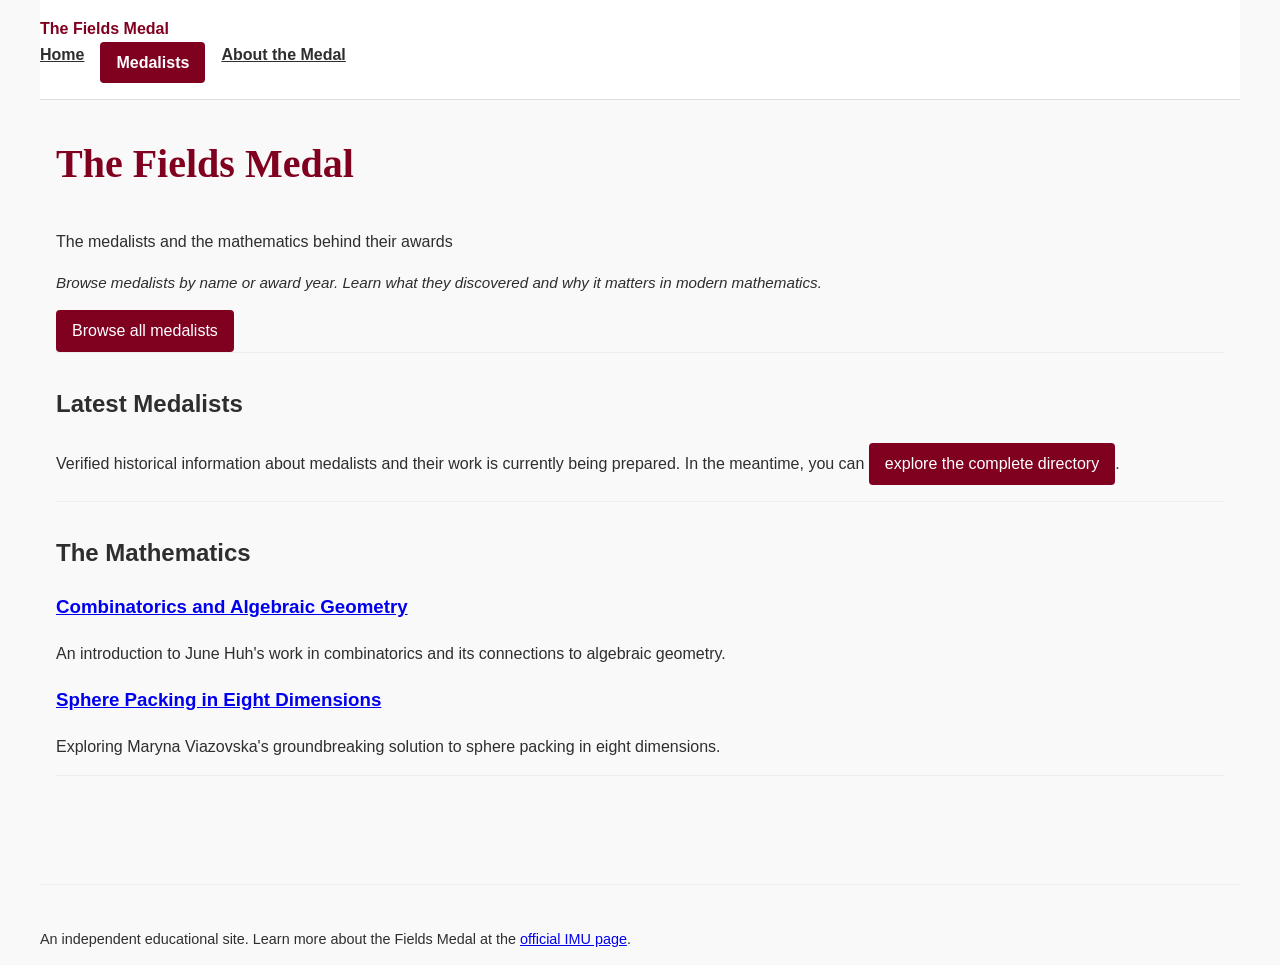
==== index.html @ 4c15cbc4 "Add files via upload" ====
<!DOCTYPE html>
<html lang="en">
<head>
    <meta charset="UTF-8">
    <meta name="viewport" content="width=device-width, initial-scale=1.0">
    <title>The Fields Medal</title>
    <link rel="stylesheet" href="styles.css">
</head>
<body>
    <header>
        <a href="index.html">The Fields Medal</a>
        <nav>
            <ul>
                <li><a href="index.html" aria-current="page">Home</a></li>
                <li><a href="medalists.html">Medalists</a></li>
                <li><a href="about.html">About the Medal</a></li>
            </ul>
        </nav>
    </header>

    <main>
        <section aria-labelledby="intro-heading">
            <h1 id="intro-heading">The Fields Medal</h1>
            <p>The medalists and the mathematics behind their awards</p>
            <p>Browse medalists by name or award year. Learn what they discovered and why it matters in modern mathematics.</p>
            <a href="medalists.html">Browse all medalists</a>
        </section>

        <section aria-labelledby="latest-medalists-heading">
            <h2 id="latest-medalists-heading">Latest Medalists</h2>
            <!-- Verified entries will be added here -->
            <p>Verified historical information about medalists and their work is currently being prepared. In the meantime, you can <a href="medalists.html">explore the complete directory</a>.</p>
        </section>

        <section aria-labelledby="mathematics-heading">
            <h2 id="mathematics-heading">The Mathematics</h2>
            <article>
                <h3><a href="mathematics/june-huh.html">Combinatorics and Algebraic Geometry</a></h3>
                <p>An introduction to June Huh's work in combinatorics and its connections to algebraic geometry.</p>
            </article>
            <article>
                <h3><a href="mathematics/maryna-viazovska.html">Sphere Packing in Eight Dimensions</a></h3>
                <p>Exploring Maryna Viazovska's groundbreaking solution to sphere packing in eight dimensions.</p>
            </article>
        </section>
    </main>

    <footer>
        <p>An independent educational site. Learn more about the Fields Medal at the <a href="https://www.mathunion.org/imu-awards/fields-medal" rel="noopener noreferrer">official IMU page</a>.</p>
    </footer>
</body>
</html>
---- styles.css ----
/* styles.css - Mathematics journal style for Fields Medal site */

:root {
  --background: #f9f9f9;
  --text-color: #2e2e2e;
  --accent: #800020;
  --heading-font: serif;
  --body-font: sans-serif;
}

body {
  background: var(--background);
  color: var(--text-color);
  font-family: var(--body-font);
  line-height: 1.6;
  margin: 0;
  padding: 0;
  max-width: 75em;
  margin-left: auto;
  margin-right: auto;
}

header {
  background: #fff;
  border-bottom: 1px solid #ddd;
  padding: 1em 0;
}

header a {
  color: var(--accent);
  text-decoration: none;
  font-weight: bold;
}

nav ul {
  list-style: none;
  padding: 0;
  margin: 0;
  display: flex;
  gap: 1em;
  flex-wrap: wrap;
}

nav a {
  color: var(--text-color);
  text-decoration: underline;
}

main {
  padding: 2em 1em;
}

section {
  margin-bottom: 2em;
  border-bottom: 1px solid #eee;
}

h1 {
  font-family: var(--heading-font);
  font-size: 2.5em;
  margin-top: 0;
  color: var(--accent);
}

section p {
  margin-bottom: 1em;
}

/* Subtitle styling */
p + p {
  font-style: italic;
  font-size: 0.95em;
  margin-top: 0.25em;
}

/* Call to action link */
a[ href="medalists.html"] {
  display: inline-block;
  padding: 0.5em 1em;
  background: var(--accent);
  color: #fff;
  text-decoration: none;
  border-radius: 4px;
}

/* Mathematics section layout */
section#mathematics-heading {
  display: flex;
  flex-wrap: wrap;
  gap: 1.5em;
}

section#mathematics-heading article {
  flex: 1 1 300px;
}

/* Footer styling */
footer {
  margin-top: 3em;
  border-top: 1px solid #eee;
  padding-top: 2em;
  font-size: 0.9em;
}

/* Responsive adjustments */
@media (max-width: 600px) {
  nav ul {
    flex-direction: column;
    align-items: stretch;
  }
  
  section#mathematics-heading {
    flex-direction: column;
  }
}

/* Focus styles for accessibility */
a:focus, button:focus {
  outline: 2px solid var(--accent);
  outline-offset: 2px;
}
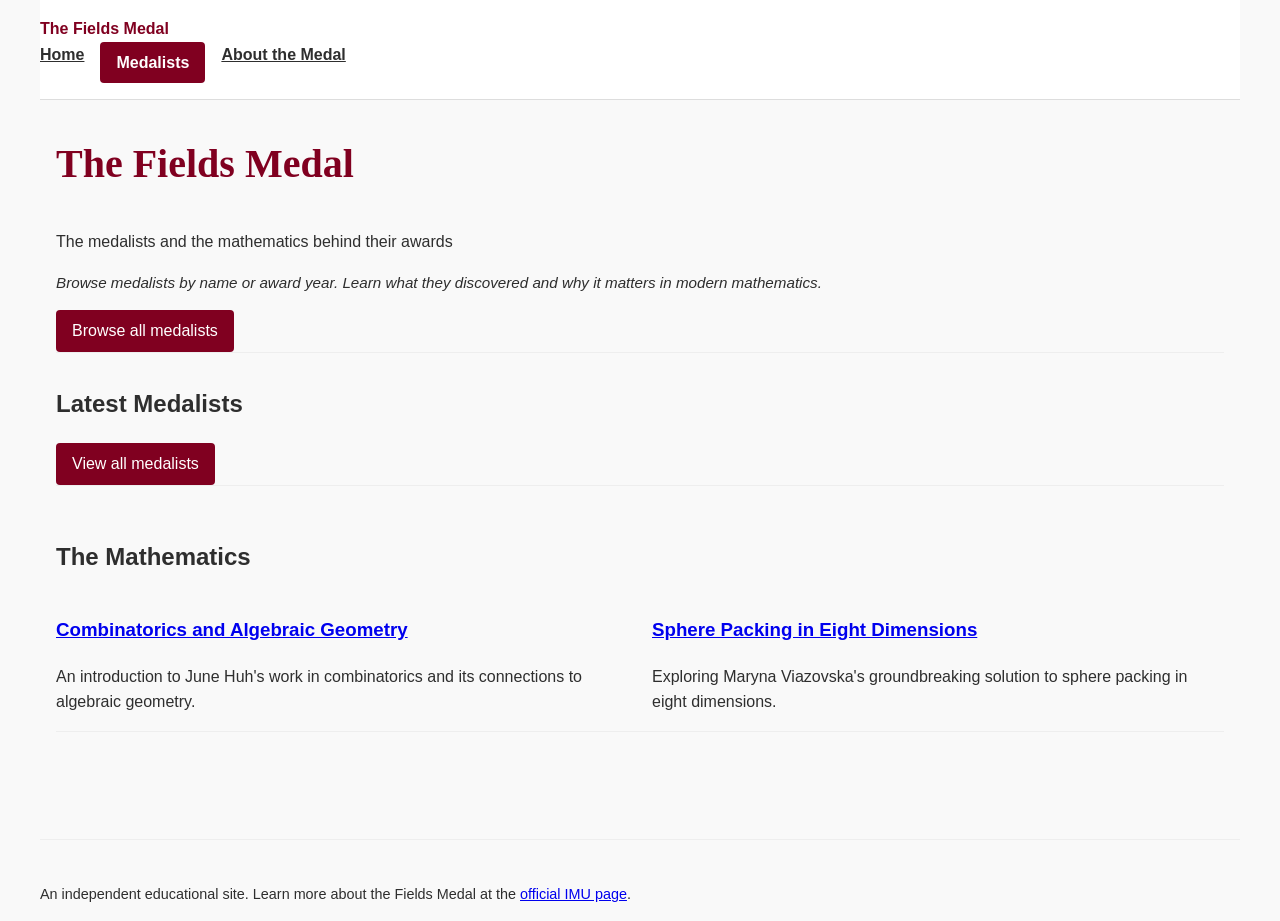
==== commit bec15f96: "Add files via upload" ====
--- a/index.html
+++ b/index.html
@@ -28,8 +28,9 @@
 
         <section aria-labelledby="latest-medalists-heading">
             <h2 id="latest-medalists-heading">Latest Medalists</h2>
-            <!-- Verified entries will be added here -->
-            <p>Verified historical information about medalists and their work is currently being prepared. In the meantime, you can <a href="medalists.html">explore the complete directory</a>.</p>
+            <!-- BEGIN GENERATED LATEST MEDALISTS -->
+            <!-- END GENERATED LATEST MEDALISTS -->
+            <a href="medalists.html">View all medalists</a>
         </section>
 
         <section aria-labelledby="mathematics-heading">
--- a/styles.css
+++ b/styles.css
@@ -84,14 +84,14 @@
 }
 
 /* Mathematics section layout */
-section#mathematics-heading {
-  display: flex;
-  flex-wrap: wrap;
-  gap: 1.5em;
+section[aria-labelledby="mathematics-heading"] {
+  display: grid;
+  grid-template-columns: repeat(2, minmax(0, 1fr));
+  gap: 0 1.5rem;
 }
 
-section#mathematics-heading article {
-  flex: 1 1 300px;
+section[aria-labelledby="mathematics-heading"] > h2 {
+  grid-column: 1 / -1;
 }
 
 /* Footer styling */
@@ -109,7 +109,7 @@
     align-items: stretch;
   }
   
-  section#mathematics-heading {
+  section[aria-labelledby="mathematics-heading"] {
     flex-direction: column;
   }
 }
@@ -118,4 +118,40 @@
 a:focus, button:focus {
   outline: 2px solid var(--accent);
   outline-offset: 2px;
+}
+
+@media (min-width: 768px) {
+  section[aria-labelledby="mathematics-heading"] {
+    display: grid;
+    grid-template-columns: repeat(2, minmax(0, 1fr));
+    gap: 0 1.5rem;
+  }
+
+  section[aria-labelledby="mathematics-heading"] > h2 {
+    grid-column: 1 / -1;
+  }
+}
+
+/* Medalists page specific styles */
+.search-section {
+  margin-bottom: 2em;
+}
+
+.search-section label {
+  display: block;
+  font-weight: bold;
+  margin-bottom: 0.5em;
+}
+
+.search-section input {
+  width: 100%;
+  padding: 0.5em;
+  font-size: 1em;
+  box-sizing: border-box;
+}
+
+.search-section p {
+  margin-top: 0.5em;
+  color: var(--accent);
+  font-weight: bold;
 }
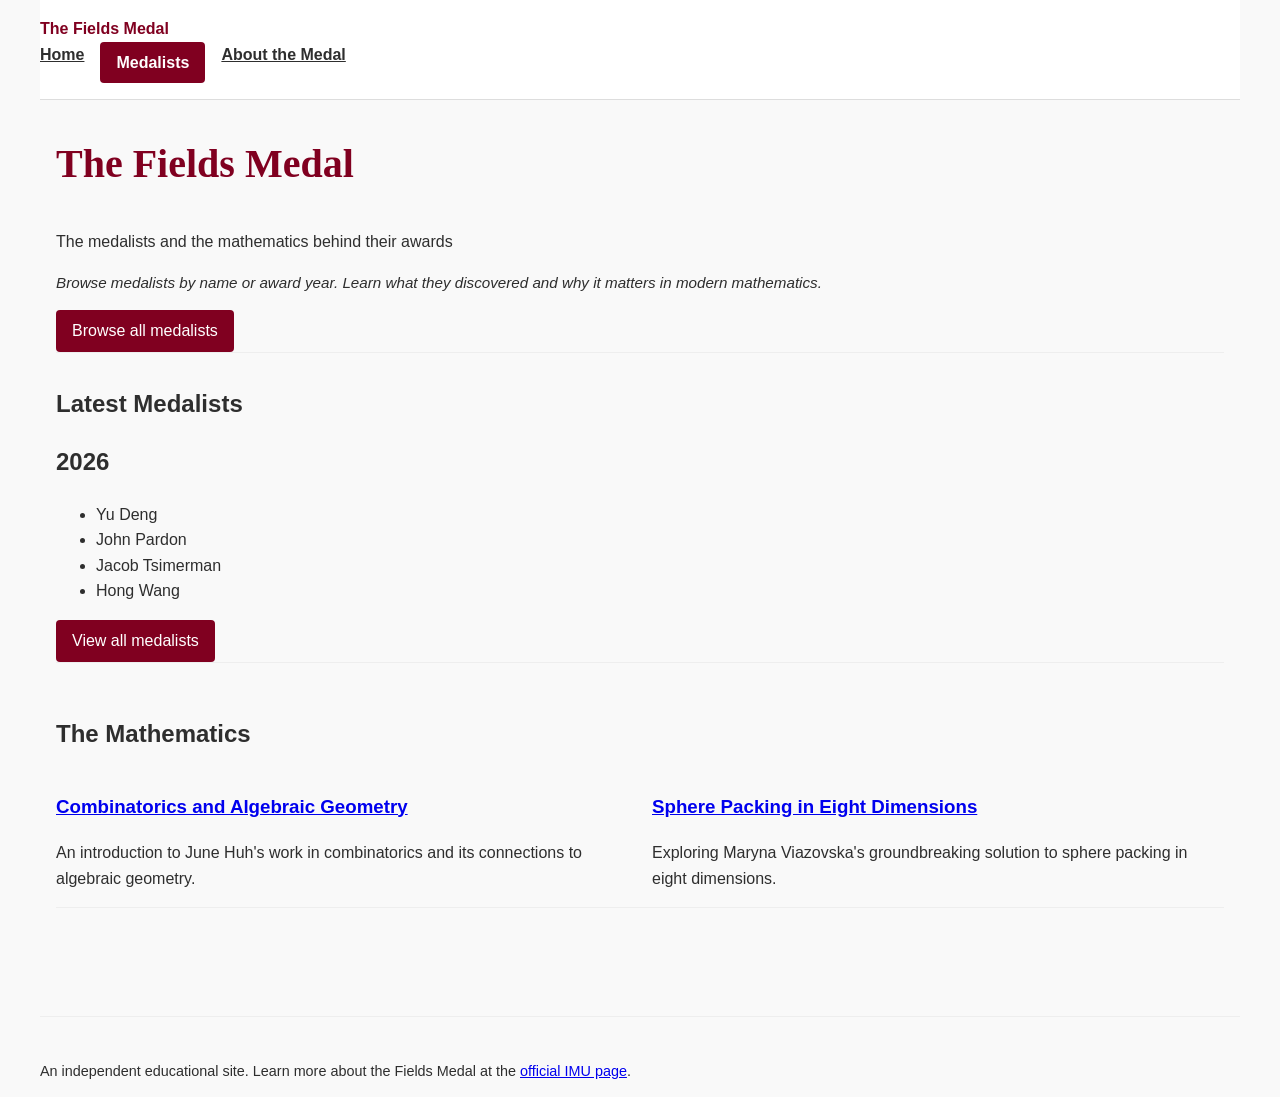
==== commit f8aa8e3c: "Add files via upload" ====
--- a/index.html
+++ b/index.html
@@ -1,53 +1,54 @@
-<!DOCTYPE html>
-<html lang="en">
-<head>
-    <meta charset="UTF-8">
-    <meta name="viewport" content="width=device-width, initial-scale=1.0">
-    <title>The Fields Medal</title>
-    <link rel="stylesheet" href="styles.css">
-</head>
-<body>
-    <header>
-        <a href="index.html">The Fields Medal</a>
-        <nav>
-            <ul>
-                <li><a href="index.html" aria-current="page">Home</a></li>
-                <li><a href="medalists.html">Medalists</a></li>
-                <li><a href="about.html">About the Medal</a></li>
-            </ul>
-        </nav>
-    </header>
-
-    <main>
-        <section aria-labelledby="intro-heading">
-            <h1 id="intro-heading">The Fields Medal</h1>
-            <p>The medalists and the mathematics behind their awards</p>
-            <p>Browse medalists by name or award year. Learn what they discovered and why it matters in modern mathematics.</p>
-            <a href="medalists.html">Browse all medalists</a>
-        </section>
-
-        <section aria-labelledby="latest-medalists-heading">
-            <h2 id="latest-medalists-heading">Latest Medalists</h2>
-            <!-- BEGIN GENERATED LATEST MEDALISTS -->
-            <!-- END GENERATED LATEST MEDALISTS -->
-            <a href="medalists.html">View all medalists</a>
-        </section>
-
-        <section aria-labelledby="mathematics-heading">
-            <h2 id="mathematics-heading">The Mathematics</h2>
-            <article>
-                <h3><a href="mathematics/june-huh.html">Combinatorics and Algebraic Geometry</a></h3>
-                <p>An introduction to June Huh's work in combinatorics and its connections to algebraic geometry.</p>
-            </article>
-            <article>
-                <h3><a href="mathematics/maryna-viazovska.html">Sphere Packing in Eight Dimensions</a></h3>
-                <p>Exploring Maryna Viazovska's groundbreaking solution to sphere packing in eight dimensions.</p>
-            </article>
-        </section>
-    </main>
-
-    <footer>
-        <p>An independent educational site. Learn more about the Fields Medal at the <a href="https://www.mathunion.org/imu-awards/fields-medal" rel="noopener noreferrer">official IMU page</a>.</p>
-    </footer>
-</body>
+<!DOCTYPE html>
+<html lang="en">
+<head>
+    <meta charset="UTF-8">
+    <meta name="viewport" content="width=device-width, initial-scale=1.0">
+    <title>The Fields Medal</title>
+    <link rel="stylesheet" href="styles.css">
+</head>
+<body>
+    <header>
+        <a href="index.html">The Fields Medal</a>
+        <nav>
+            <ul>
+                <li><a href="index.html" aria-current="page">Home</a></li>
+                <li><a href="medalists.html">Medalists</a></li>
+                <li><a href="about.html">About the Medal</a></li>
+            </ul>
+        </nav>
+    </header>
+
+    <main>
+        <section aria-labelledby="intro-heading">
+            <h1 id="intro-heading">The Fields Medal</h1>
+            <p>The medalists and the mathematics behind their awards</p>
+            <p>Browse medalists by name or award year. Learn what they discovered and why it matters in modern mathematics.</p>
+            <a href="medalists.html">Browse all medalists</a>
+        </section>
+
+        <section aria-labelledby="latest-medalists-heading">
+            <h2 id="latest-medalists-heading">Latest Medalists</h2>
+            <!-- BEGIN GENERATED LATEST MEDALISTS -->
+<h2>2026</h2><ul><li>Yu Deng</li><li>John Pardon</li><li>Jacob Tsimerman</li><li>Hong Wang</li></ul>
+        <!-- END GENERATED LATEST MEDALISTS -->
+            <a href="medalists.html">View all medalists</a>
+        </section>
+
+        <section aria-labelledby="mathematics-heading">
+            <h2 id="mathematics-heading">The Mathematics</h2>
+            <article>
+                <h3><a href="mathematics/june-huh.html">Combinatorics and Algebraic Geometry</a></h3>
+                <p>An introduction to June Huh's work in combinatorics and its connections to algebraic geometry.</p>
+            </article>
+            <article>
+                <h3><a href="mathematics/maryna-viazovska.html">Sphere Packing in Eight Dimensions</a></h3>
+                <p>Exploring Maryna Viazovska's groundbreaking solution to sphere packing in eight dimensions.</p>
+            </article>
+        </section>
+    </main>
+
+    <footer>
+        <p>An independent educational site. Learn more about the Fields Medal at the <a href="https://www.mathunion.org/imu-awards/fields-medal" rel="noopener noreferrer">official IMU page</a>.</p>
+    </footer>
+</body>
 </html>
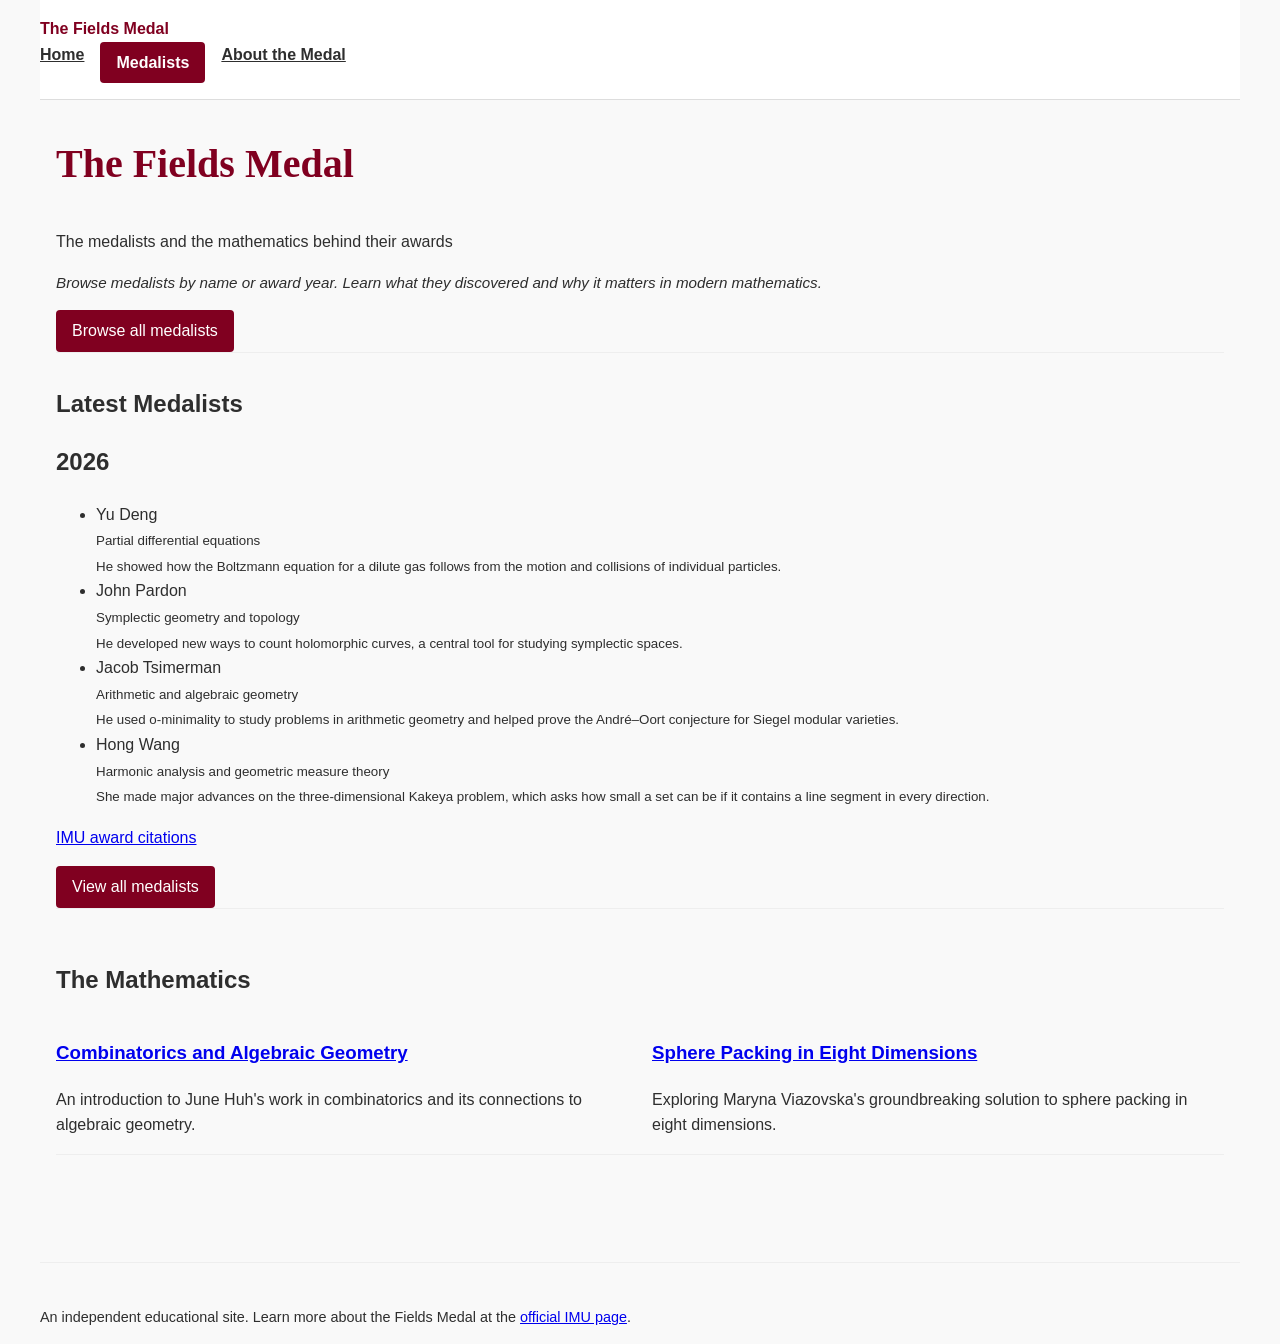
==== commit e20392e2: "Add files via upload" ====
--- a/index.html
+++ b/index.html
@@ -29,7 +29,7 @@
         <section aria-labelledby="latest-medalists-heading">
             <h2 id="latest-medalists-heading">Latest Medalists</h2>
             <!-- BEGIN GENERATED LATEST MEDALISTS -->
-<h2>2026</h2><ul><li>Yu Deng</li><li>John Pardon</li><li>Jacob Tsimerman</li><li>Hong Wang</li></ul>
+<h2>2026</h2><ul><li>Yu Deng<br><small>Partial differential equations</small><br><small>He showed how the Boltzmann equation for a dilute gas follows from the motion and collisions of individual particles.</small></li><li>John Pardon<br><small>Symplectic geometry and topology</small><br><small>He developed new ways to count holomorphic curves, a central tool for studying symplectic spaces.</small></li><li>Jacob Tsimerman<br><small>Arithmetic and algebraic geometry</small><br><small>He used o-minimality to study problems in arithmetic geometry and helped prove the André–Oort conjecture for Siegel modular varieties.</small></li><li>Hong Wang<br><small>Harmonic analysis and geometric measure theory</small><br><small>She made major advances on the three-dimensional Kakeya problem, which asks how small a set can be if it contains a line segment in every direction.</small></li></ul><p><a href="https://www.mathunion.org/imu-awards/fields-medal/fields-medals-2026">IMU award citations</a></p>
         <!-- END GENERATED LATEST MEDALISTS -->
             <a href="medalists.html">View all medalists</a>
         </section>
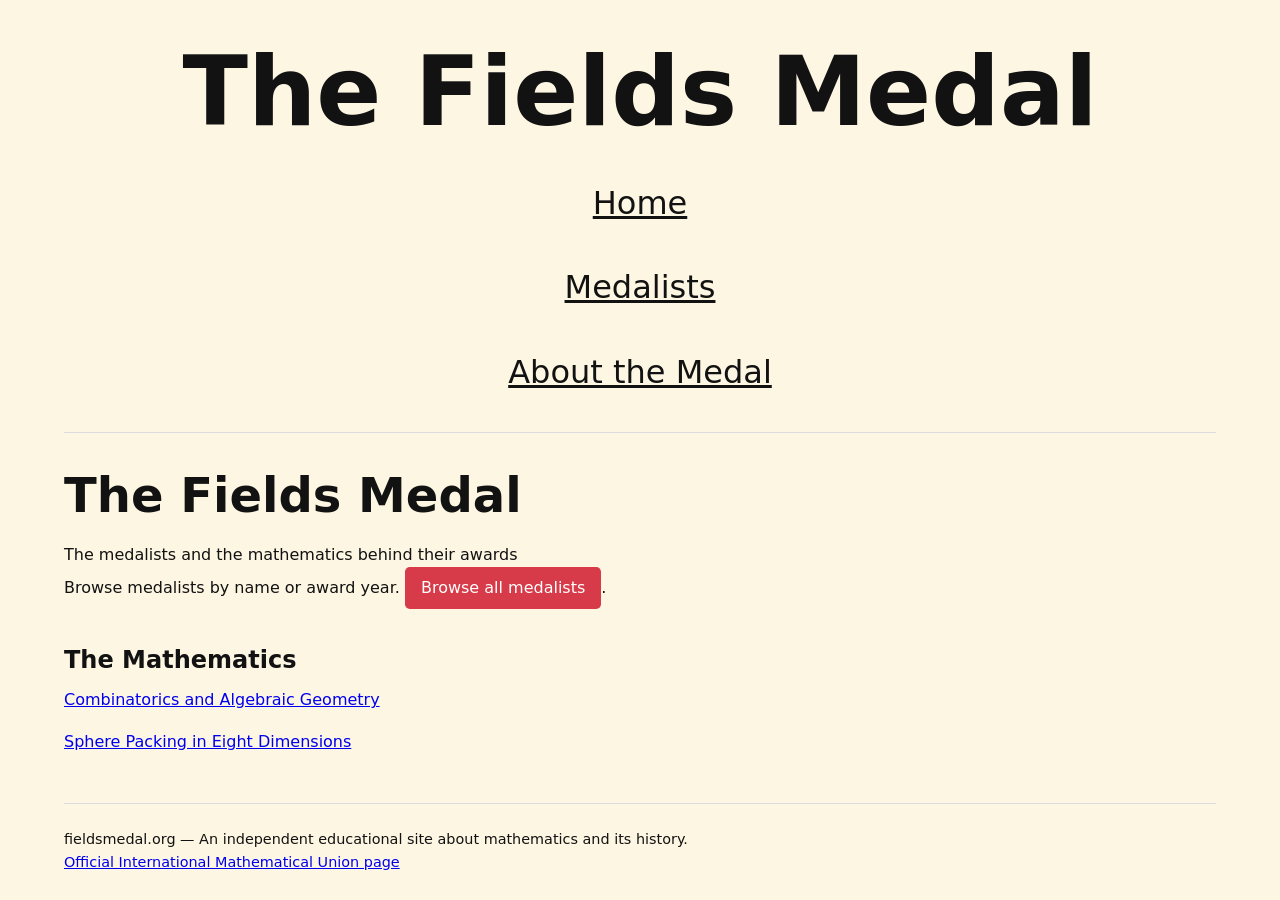
==== commit 0ff5f7fa: "Add files via upload" ====
--- a/index.html
+++ b/index.html
@@ -1,54 +1,46 @@
 <!DOCTYPE html>
 <html lang="en">
 <head>
-    <meta charset="UTF-8">
-    <meta name="viewport" content="width=device-width, initial-scale=1.0">
-    <title>The Fields Medal</title>
-    <link rel="stylesheet" href="styles.css">
+  <meta charset="UTF-8">
+  <meta name="viewport" content="width=device-width, initial-scale=1.0">
+  <title>The Fields Medal</title>
+  <link rel="stylesheet" href="styles.css">
 </head>
 <body>
-    <header>
-        <a href="index.html">The Fields Medal</a>
-        <nav>
-            <ul>
-                <li><a href="index.html" aria-current="page">Home</a></li>
-                <li><a href="medalists.html">Medalists</a></li>
-                <li><a href="about.html">About the Medal</a></li>
-            </ul>
-        </nav>
-    </header>
+  <header>
+    <h1><a href="index.html">The Fields Medal</a></h1>
+    <nav>
+      <ul>
+        <li><a href="index.html" aria-current="page">Home</a></li>
+        <li><a href="medalists.html">Medalists</a></li>
+        <li><a href="about.html">About the Medal</a></li>
+      </ul>
+    </nav>
+  </header>
 
-    <main>
-        <section aria-labelledby="intro-heading">
-            <h1 id="intro-heading">The Fields Medal</h1>
-            <p>The medalists and the mathematics behind their awards</p>
-            <p>Browse medalists by name or award year. Learn what they discovered and why it matters in modern mathematics.</p>
-            <a href="medalists.html">Browse all medalists</a>
-        </section>
+  <main>
+    <h1 id="intro-heading">The Fields Medal</h1>
+    <p>The medalists and the mathematics behind their awards</p>
 
-        <section aria-labelledby="latest-medalists-heading">
-            <h2 id="latest-medalists-heading">Latest Medalists</h2>
-            <!-- BEGIN GENERATED LATEST MEDALISTS -->
-<h2>2026</h2><ul><li>Yu Deng<br><small>Partial differential equations</small><br><small>He showed how the Boltzmann equation for a dilute gas follows from the motion and collisions of individual particles.</small></li><li>John Pardon<br><small>Symplectic geometry and topology</small><br><small>He developed new ways to count holomorphic curves, a central tool for studying symplectic spaces.</small></li><li>Jacob Tsimerman<br><small>Arithmetic and algebraic geometry</small><br><small>He used o-minimality to study problems in arithmetic geometry and helped prove the André–Oort conjecture for Siegel modular varieties.</small></li><li>Hong Wang<br><small>Harmonic analysis and geometric measure theory</small><br><small>She made major advances on the three-dimensional Kakeya problem, which asks how small a set can be if it contains a line segment in every direction.</small></li></ul><p><a href="https://www.mathunion.org/imu-awards/fields-medal/fields-medals-2026">IMU award citations</a></p>
-        <!-- END GENERATED LATEST MEDALISTS -->
-            <a href="medalists.html">View all medalists</a>
-        </section>
+    <p>Browse medalists by name or award year. <a href="medalists.html" class="primary-cta">Browse all medalists</a>.</p>
 
-        <section aria-labelledby="mathematics-heading">
-            <h2 id="mathematics-heading">The Mathematics</h2>
-            <article>
-                <h3><a href="mathematics/june-huh.html">Combinatorics and Algebraic Geometry</a></h3>
-                <p>An introduction to June Huh's work in combinatorics and its connections to algebraic geometry.</p>
-            </article>
-            <article>
-                <h3><a href="mathematics/maryna-viazovska.html">Sphere Packing in Eight Dimensions</a></h3>
-                <p>Exploring Maryna Viazovska's groundbreaking solution to sphere packing in eight dimensions.</p>
-            </article>
-        </section>
-    </main>
+    <section id="latest-medalists">
+      <!-- BEGIN GENERATED LATEST MEDALISTS -->
+      <!-- END GENERATED LATEST MEDALISTS -->
+    </section>
 
-    <footer>
-        <p>An independent educational site. Learn more about the Fields Medal at the <a href="https://www.mathunion.org/imu-awards/fields-medal" rel="noopener noreferrer">official IMU page</a>.</p>
-    </footer>
+    <section id="mathematics">
+      <h2>The Mathematics</h2>
+      <ul>
+        <li><a href="mathematics/june-huh.html">Combinatorics and Algebraic Geometry</a></li>
+        <li><a href="mathematics/maryna-viazovska.html">Sphere Packing in Eight Dimensions</a></li>
+      </ul>
+    </section>
+  </main>
+
+  <footer>
+    <p>fieldsmedal.org — An independent educational site about mathematics and its history.</p>
+    <p><a href="https://www.mathunion.org/imu-awards/fields-medal">Official International Mathematical Union page</a></p>
+  </footer>
 </body>
 </html>
--- a/styles.css
+++ b/styles.css
@@ -1,123 +1,97 @@
-/* styles.css - Mathematics journal style for Fields Medal site */
+/* Reset and base styles */
 
-:root {
-  --background: #f9f9f9;
-  --text-color: #2e2e2e;
-  --accent: #800020;
-  --heading-font: serif;
-  --body-font: sans-serif;
+* {
+  box-sizing: border-box;
+  margin: 0;
+  padding: 0;
 }
 
 body {
-  background: var(--background);
-  color: var(--text-color);
-  font-family: var(--body-font);
+  background-color: #fdf6e3;
+  color: #121212;
+  font-family: system-ui, sans-serif;
   line-height: 1.6;
-  margin: 0;
-  padding: 0;
-  max-width: 75em;
-  margin-left: auto;
-  margin-right: auto;
+  max-width: 75rem;
+  margin: 0 auto;
+  padding: 1rem 1.5rem;
 }
 
 header {
-  background: #fff;
-  border-bottom: 1px solid #ddd;
-  padding: 1em 0;
+  border-bottom: 1px solid #dcdcdc;
+  margin-bottom: 1.5rem;
+  text-align: center;
 }
 
 header a {
-  color: var(--accent);
+  display: block;
+  font-size: 2em;
+  margin-bottom: 0.5rem;
   text-decoration: none;
-  font-weight: bold;
+  color: #121212;
 }
 
 nav ul {
   list-style: none;
   padding: 0;
-  margin: 0;
-  display: flex;
-  gap: 1em;
-  flex-wrap: wrap;
+}
+
+nav li {
+  display: inline;
+  margin-right: 1rem;
 }
 
 nav a {
-  color: var(--text-color);
   text-decoration: underline;
 }
 
 main {
-  padding: 2em 1em;
+  margin-bottom: 2rem;
+}
+
+h1 {
+  font-size: 3em;
+  margin-bottom: 0.5rem;
+}
+
+h2 {
+  font-size: 1.5em;
+  margin-top: 2rem;
+  margin-bottom: 0.5rem;
 }
 
 section {
-  margin-bottom: 2em;
-  border-bottom: 1px solid #eee;
+  margin-bottom: 2rem;
 }
 
-h1 {
-  font-family: var(--heading-font);
-  font-size: 2.5em;
-  margin-top: 0;
-  color: var(--accent);
+a.primary-cta {
+  background-color: #d73a49;
+  color: white;
+  padding: 0.5rem 1rem;
+  border-radius: 0.3rem;
+  display: inline-block;
+  text-decoration: none;
 }
 
-section p {
-  margin-bottom: 1em;
+/* Layout for mathematics section */
+#mathematics {
+  margin-top: 2rem;
 }
 
-/* Subtitle styling */
-p + p {
-  font-style: italic;
-  font-size: 0.95em;
-  margin-top: 0.25em;
+#mathematics ul {
+  list-style: none;
+  padding-left: 0;
 }
 
-/* Call to action link */
-a[ href="medalists.html"] {
-  display: inline-block;
-  padding: 0.5em 1em;
-  background: var(--accent);
-  color: #fff;
-  text-decoration: none;
-  border-radius: 4px;
+#mathematics li {
+  margin-bottom: 1rem;
 }
 
-/* Mathematics section layout */
-section[aria-labelledby="mathematics-heading"] {
-  display: grid;
-  grid-template-columns: repeat(2, minmax(0, 1fr));
-  gap: 0 1.5rem;
-}
-
-section[aria-labelledby="mathematics-heading"] > h2 {
-  grid-column: 1 / -1;
-}
-
-/* Footer styling */
+/* Footer styles */
 footer {
-  margin-top: 3em;
-  border-top: 1px solid #eee;
-  padding-top: 2em;
+  border-top: 1px solid #dcdcdc;
+  margin-top: 3rem;
+  padding-top: 1.5rem;
   font-size: 0.9em;
-}
-
-/* Responsive adjustments */
-@media (max-width: 600px) {
-  nav ul {
-    flex-direction: column;
-    align-items: stretch;
-  }
-  
-  section[aria-labelledby="mathematics-heading"] {
-    flex-direction: column;
-  }
-}
-
-/* Focus styles for accessibility */
-a:focus, button:focus {
-  outline: 2px solid var(--accent);
-  outline-offset: 2px;
 }
 
 @media (min-width: 768px) {
@@ -130,28 +104,4 @@
   section[aria-labelledby="mathematics-heading"] > h2 {
     grid-column: 1 / -1;
   }
-}
-
-/* Medalists page specific styles */
-.search-section {
-  margin-bottom: 2em;
-}
-
-.search-section label {
-  display: block;
-  font-weight: bold;
-  margin-bottom: 0.5em;
-}
-
-.search-section input {
-  width: 100%;
-  padding: 0.5em;
-  font-size: 1em;
-  box-sizing: border-box;
-}
-
-.search-section p {
-  margin-top: 0.5em;
-  color: var(--accent);
-  font-weight: bold;
 }
